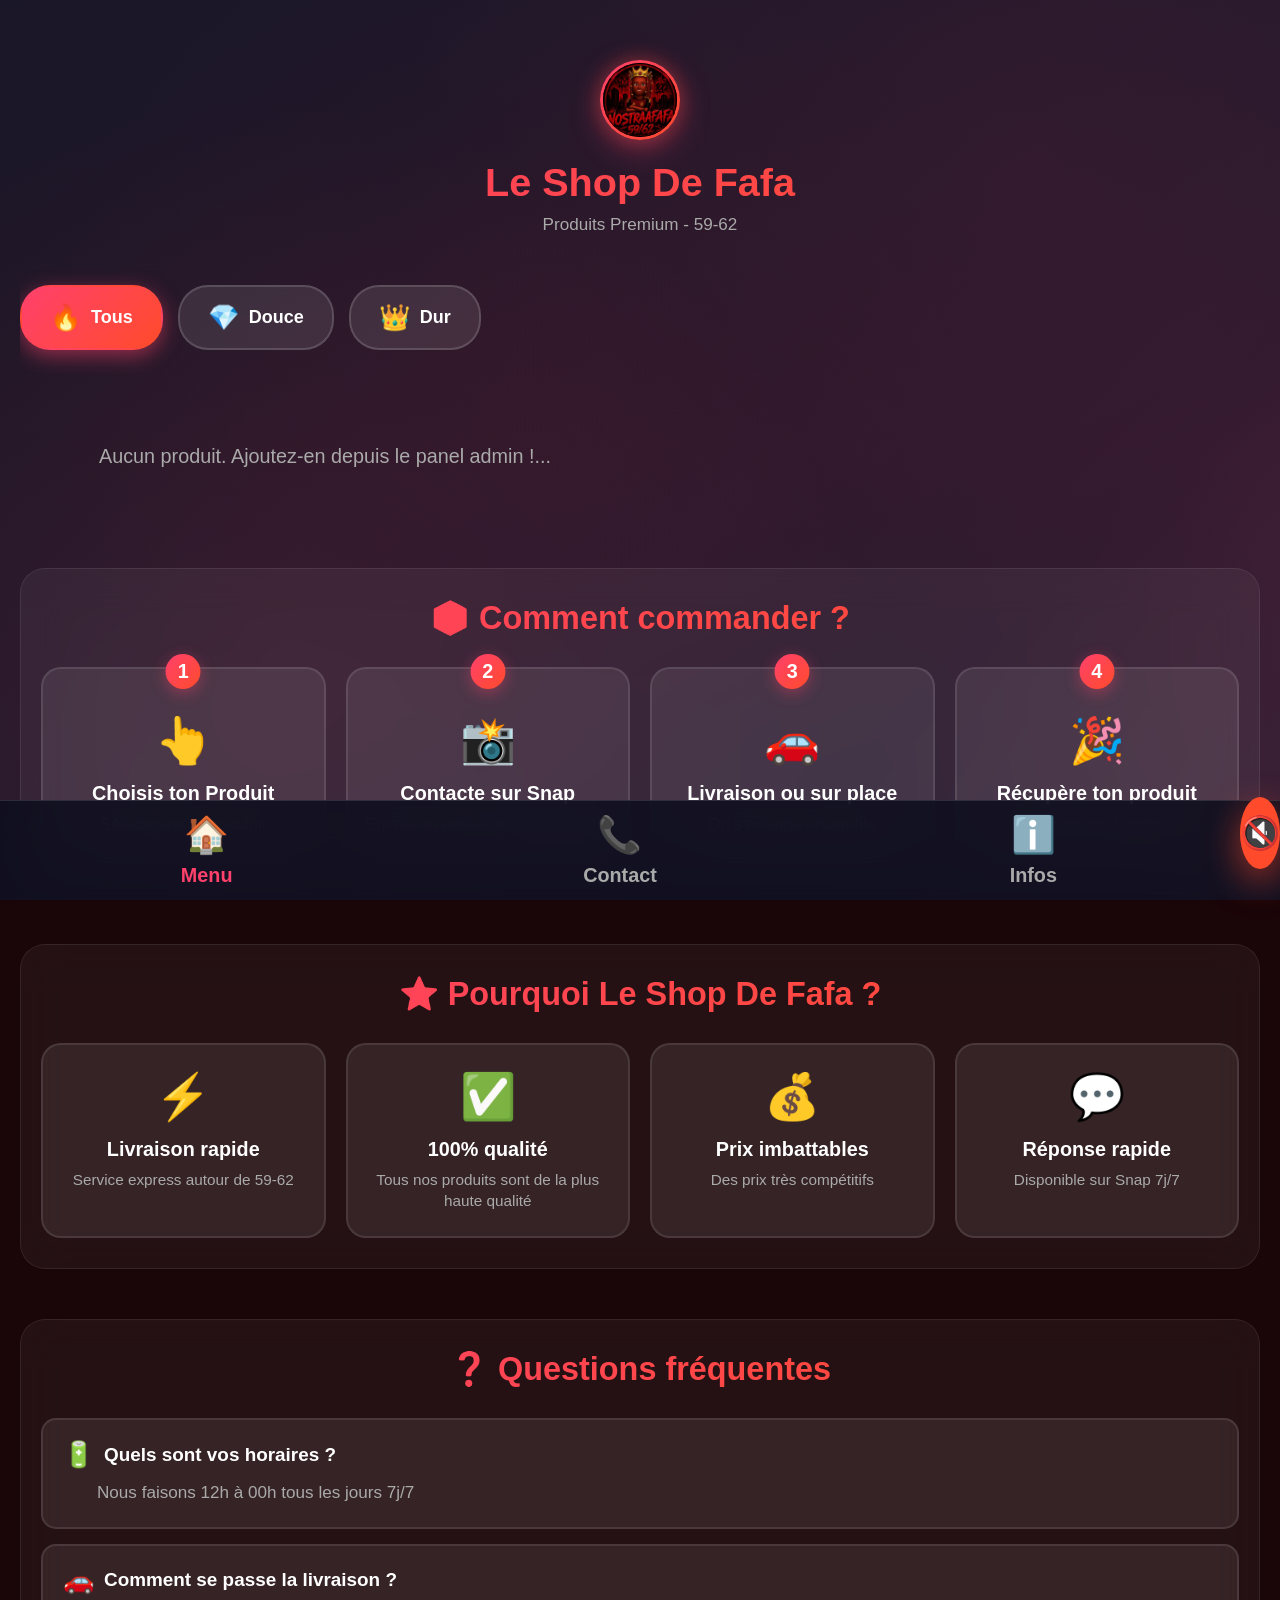
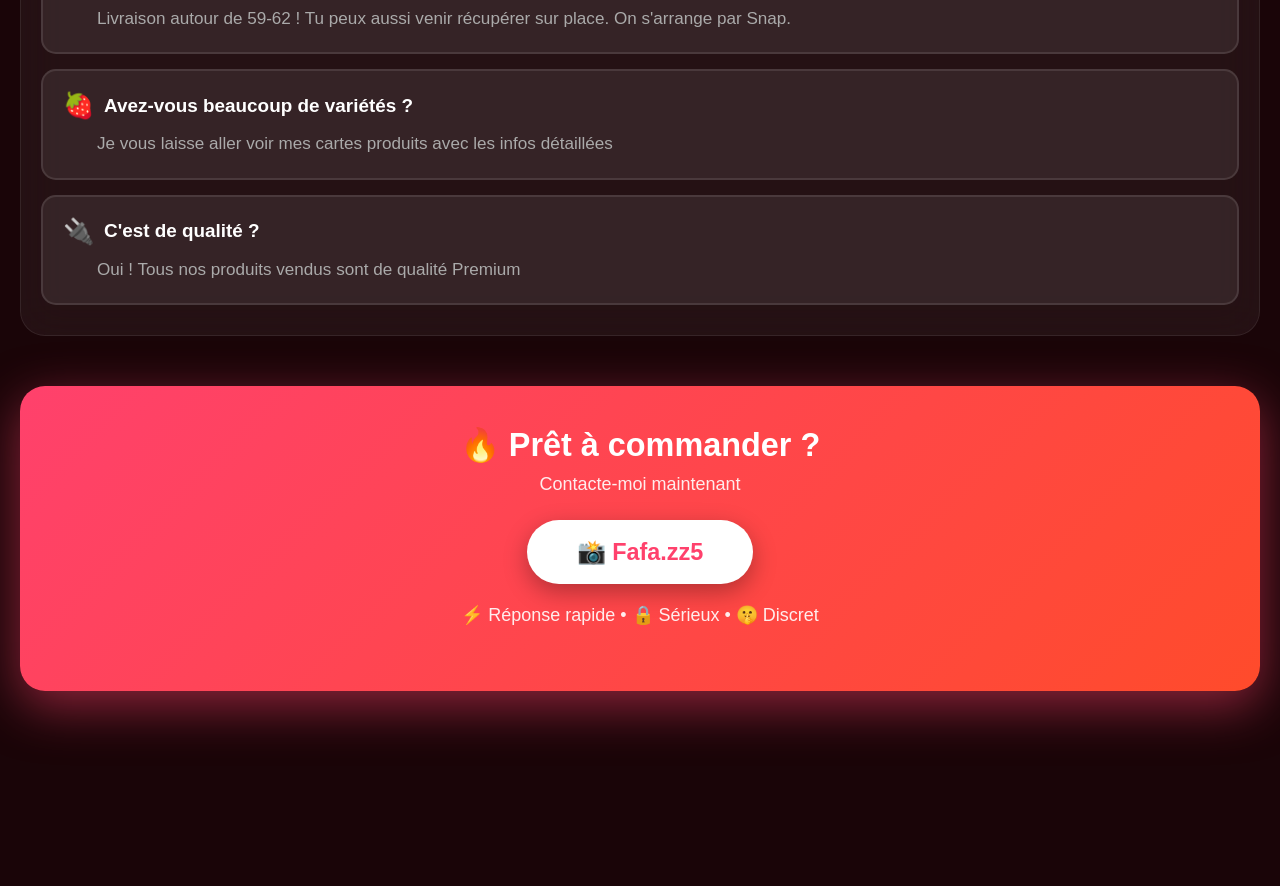
==== frontend/index.html @ 3ade0bbb "Theme rouge degrade" ====
<!DOCTYPE html>
<html lang="fr">
<head>
  <meta charset="UTF-8">
  <meta name="viewport" content="width=device-width, initial-scale=1.0, maximum-scale=1.0, user-scalable=no">
  <meta name="mobile-web-app-capable" content="yes">
  <meta name="apple-mobile-web-app-capable" content="yes">
  <meta name="apple-mobile-web-app-status-bar-style" content="black-translucent">
  <title>Le Cercle de la Nostra - Premium</title>

  <audio id="intro-audio" preload="auto" loop>
    <source src="intro.mp3" type="audio/mpeg">
  </audio>

  <link rel="stylesheet" href="style.css">
  <script src="https://telegram.org/js/telegram-web-app.js"></script>
</head>
<body>

  <div class="background"></div>

  <div class="container">

    <!-- 🏠 MENU PRINCIPAL -->
    <div id="tab-menu" class="tab-content active">
      <header>
        <div class="logo-container">
          <img src="logo.jpg" alt="Le Shop De Fafa" class="main-logo" id="admin-logo-trigger" onerror="this.style.display='none'">
        </div>
        <h1>Le Shop De Fafa</h1>
        <p class="subtitle">Produits Premium - 59-62</p>
      </header>

      <!-- Catégories -->
      <div class="categories">
        <button class="cat active" data-cat="all">
          <span class="cat-icon">🔥</span>
          <span>Tous</span>
        </button>
        <button class="cat" data-cat="douce">
          <span class="cat-icon">💎</span>
          <span>Douce</span>
        </button>
        <button class="cat" data-cat="dur">
          <span class="cat-icon">👑</span>
          <span>Dur</span>
        </button>
      </div>

      <!-- Grille produits -->
      <div class="products" id="products-container">
        <div class="loading">Chargement...</div>
      </div>

      <!-- SECTIONS SUPPLÉMENTAIRES -->

      <!-- 📦 COMMENT COMMANDER -->
      <section class="info-section">
        <h2 class="section-title">📦 Comment commander ?</h2>
        <div class="steps-grid">
          <div class="step-card">
            <div class="step-number">1</div>
            <div class="step-icon">👆</div>
            <h3>Choisis ton Produit</h3>
            <p>Sélectionne ton produit</p>
          </div>
          <div class="step-card">
            <div class="step-number">2</div>
            <div class="step-icon">📸</div>
            <h3>Contacte sur Snap</h3>
            <p>Envoie un message à <a href="https://snapchat.com/add/nostraafafa" target="_blank" style="color: #4285F4; text-decoration: underline;">Nostraafafa</a></p>
          </div>
          <div class="step-card">
            <div class="step-number">3</div>
            <div class="step-icon">🚗</div>
            <h3>Livraison ou sur place</h3>
            <p>On s'arrange ensemble</p>
          </div>
          <div class="step-card">
            <div class="step-number">4</div>
            <div class="step-icon">🎉</div>
            <h3>Récupère ton produit</h3>
            <p>Profite de tes Variétés !</p>
          </div>
        </div>
      </section>

      <!-- ⭐ POURQUOI LE SHOP DE Fafa -->
      <section class="info-section">
        <h2 class="section-title">⭐ Pourquoi Le Shop De Fafa ?</h2>
        <div class="features-grid">
          <div class="feature-card">
            <div class="feature-icon">⚡</div>
            <h3>Livraison rapide</h3>
            <p>Service express autour de 59-62</p>
          </div>
          <div class="feature-card">
            <div class="feature-icon">✅</div>
            <h3>100% qualité</h3>
            <p>Tous nos produits sont de la plus haute qualité</p>
          </div>
          <div class="feature-card">
            <div class="feature-icon">💰</div>
            <h3>Prix imbattables</h3>
            <p>Des prix très compétitifs</p>
          </div>
          <div class="feature-card">
            <div class="feature-icon">💬</div>
            <h3>Réponse rapide</h3>
            <p>Disponible sur Snap 7j/7</p>
          </div>
        </div>
      </section>

      <!-- ❓ FAQ -->
      <section class="info-section">
        <h2 class="section-title">❓ Questions fréquentes</h2>
        <div class="faq-container">
          <div class="faq-item">
            <div class="faq-question">
              <span class="faq-icon">🔋</span>
              <strong>Quels sont vos horaires ?</strong>
            </div>
            <div class="faq-answer">
              Nous faisons 12h à 00h tous les jours 7j/7
            </div>
          </div>

          <div class="faq-item">
            <div class="faq-question">
              <span class="faq-icon">🚗</span>
              <strong>Comment se passe la livraison ?</strong>
            </div>
            <div class="faq-answer">
              Livraison autour de 59-62 ! 
              Tu peux aussi venir récupérer sur place. On s'arrange par Snap.
            </div>
          </div>

          <div class="faq-item">
            <div class="faq-question">
              <span class="faq-icon">🍓</span>
              <strong>Avez-vous beaucoup de variétés ?</strong>
            </div>
            <div class="faq-answer">
              Je vous laisse aller voir mes cartes produits avec les infos détaillées 
            </div>
          </div>

          <div class="faq-item">
            <div class="faq-question">
              <span class="faq-icon">🔌</span>
              <strong>C'est de qualité ?</strong>
            </div>
            <div class="faq-answer">
              Oui ! Tous nos produits vendus sont de qualité Premium 
            </div>
          </div>
        </div>
      </section>

      <!-- 📸 CTA FINAL -->
      <section class="cta-section">
        <div class="cta-card">
          <h2>🔥 Prêt à commander ?</h2>
          <p>Contacte-moi maintenant</p>
          <a href="https://snapchat.com/add/Fafa.zz5" target="_blank" class="cta-button">
            📸 Fafa.zz5
          </a>
          <p class="cta-footer">⚡ Réponse rapide • 🔒 Sérieux • 🤫 Discret</p>
        </div>
      </section>

    </div>

    <!-- 🔧 ADMIN PANEL -->
    <div id="tab-admin" class="tab-content">
      <div class="page-card-improved">
        <!-- Header admin -->
        <div class="info-header">
          <h1>🔐 Panel Admin</h1>
          <p style="color: var(--tg-theme-hint-color); font-size: 0.9rem; margin-top: 5px;">Le Shop De Fafa Admin</p>
          <div class="header-decoration"></div>
        </div>

        <!-- Message d'accès restreint -->
        <div id="admin-access-denied" class="admin-section" style="text-align: center; padding: 60px 20px;">
          <div style="font-size: 4rem; margin-bottom: 20px;">🔒</div>
          <h2 style="color: var(--tg-theme-text-color); margin-bottom: 15px;">Accès Restreint</h2>
          <p style="color: var(--tg-theme-hint-color); margin-bottom: 10px;">Cette section est protégée par code</p>
          <p style="color: var(--tg-theme-hint-color); font-size: 0.9rem;">Veuillez entrer le code d'accès pour continuer</p>
          <button class="admin-btn" style="margin-top: 20px;" onclick="showAdminLogin()">🔐 S'authentifier</button>
        </div>

        <!-- Contenu admin (caché par défaut) -->
        <div id="admin-content" style="display: none;">
          <!-- Section Ajouter Produit -->
          <div class="admin-section">
            <h2>➕ Ajouter un nouveau produit</h2>
            <div class="add-product-form">
              <div class="form-group">
                <label>Nom du produit</label>
                <input type="text" id="new-product-name" placeholder="Ex: Produit Premium" class="admin-input">
              </div>
              <div class="form-group">
                <label>Catégorie</label>
                <select id="new-product-category" class="admin-input">
                  <option value="">Sélectionner une catégorie</option>
                  <option value="douce">💎 Douce</option>
                  <option value="dur">👑 Dur</option>
                  <option value="custom">🆕 Personnalisée</option>
                </select>
              </div>
              <div class="form-group">
                <label>Prix</label>
                <input type="text" id="new-product-price" placeholder="Ex: 1G: 20€, 2G: 35€, 3G: 50€..." class="admin-input">
              </div>
              <div class="form-group">
                <label>Quantité</label>
                <input type="text" id="new-product-puffs" placeholder="Ex: 1G, 2G, 3G..." class="admin-input">
              </div>
              <div class="form-group">
                <label>Photo/vidéo du produit</label>
                <input type="file" id="new-product-media" accept="image/*,video/*" class="admin-input">
                <div id="media-preview" style="margin-top: 10px;"></div>
                <small style="color: var(--tg-theme-hint-color); font-size: 0.8rem; margin-top: 5px; display: block;">
                  📸 Photos (JPG, PNG) ou 🎥 Vidéos (MP4, MOV) supportés
                  <br>Taille maximale: 50MB
                </small>
              </div>
              <div class="form-group">
                <label>Description</label>
                <textarea id="new-product-desc" placeholder="Description du produit..." class="admin-input" rows="3"></textarea>
              </div>
              <button class="admin-btn" onclick="addNewProduct()">➕ Créer le produit</button>
            </div>
          </div>

          <!-- Section Produits Existants -->
          <div class="admin-section">
            <h2>📦 Produits existants</h2>
            <div class="admin-controls">
              <button class="admin-btn" onclick="refreshProducts()">🔄 Actualiser</button>
            </div>
            
            <div class="products-list" id="admin-products-list">
              <!-- Les produits seront chargés ici -->
            </div>
          </div>

          <!-- Section statistiques -->
          <div class="admin-section">
            <h2>📊 Statistiques</h2>
            <div class="stats-grid">
              <div class="stat-card">
                <div class="stat-number" id="total-products">2</div>
                <div class="stat-label">Produits actifs</div>
              </div>
              <div class="stat-card">
                <div class="stat-number">10€</div>
                <div class="stat-label">Prix unique</div>
              </div>
              <div class="stat-card">
                <div class="stat-number">15+</div>
                <div class="stat-label">Saveurs disponibles</div>
              </div>
            </div>
          </div>

          <!-- Section messages -->
          <div class="admin-section">
            <h2>💬 Messages récents</h2>
            <div class="messages-container">
              <div class="message-item">
                <div class="message-user">Utilisateur anonyme</div>
                <div class="message-text">Bonjour, je veux commander un JNR 16K</div>
                <div class="message-time">Il y a 2h</div>
              </div>
              <div class="message-item">
                <div class="message-user">Client potentiel</div>
                <div class="message-text">Quels sont les goûts disponibles ?</div>
                <div class="message-time">Il y a 5h</div>
              </div>
            </div>
          </div>

          <!-- Section configuration -->
          <div class="admin-section">
            <h2>⚙️ Configuration</h2>
            <div class="config-form">
              <div class="form-group">
                <label>Nom du contact Snapchat</label>
                <input type="text" id="snap-username" value="Fafa.zz5" class="admin-input" readonly>
                <small style="color: var(--tg-theme-hint-color); font-size: 0.8rem; margin-top: 5px; display: block;">
                  <a href="https://snapchat.com/add/Fafa.zz5" target="_blank" style="color: #4285F4;">📸 Voir sur Snapchat</a>
                </small>
              </div>
              <div class="form-group">
                <label>Prix par défaut</label>
                <input type="number" id="default-price" value="10" class="admin-input">
              </div>
              <button class="admin-btn save-btn" onclick="saveConfig()">💾 Sauvegarder</button>
            </div>
          </div>
        </div>
      </div>
    </div>

    <!-- 📞 CONTACT -->
    <div id="tab-contact" class="tab-content">
      <div class="page-card-improved">
        <!-- Header contact -->
        <div class="info-header">
          <div class="logo-container-small">
            <img src="logo.jpg" alt="Le Shop De Fafa" class="info-logo" onerror="this.style.display='none'">
          </div>
          <h1>Contact</h1>
          <div class="header-decoration"></div>
        </div>

        <!-- Informations de contact direct -->
        <div class="direct-contact-section">
          <h2>📲 Contact direct</h2>
          <div class="contact-methods">
            <a href="https://snapchat.com/add/nostraafafa" target="_blank" class="contact-method-card">
              <div class="contact-icon">📸</div>
              <div class="contact-info">
                <h3>Snapchat</h3>
                <p>NostraaFafa</p>
                <span class="contact-badge">Rapide</span>
              </div>
              <div class="contact-arrow">→</div>
            </a>
            
            <div class="contact-method-card">
              <div class="contact-icon">📍</div>
              <div class="contact-info">
                <h3>Localisation</h3>
                <p>59-62</p>
                <span class="contact-badge">Sur place</span>
              </div>
              <div class="contact-arrow">→</div>
            </div>
          </div>
        </div>

        <!-- Horaires -->
        <div class="hours-section">
          <h2>🕐 Horaires de disponibilité</h2>
          <div class="hours-grid">
            <div class="hours-item">
              <span class="hours-day">Lundi - Vendredi</span>
              <span class="hours-time">12H - 00h</span>
            </div>
            <div class="hours-item">
              <span class="hours-day">Samedi</span>
              <span class="hours-time">14h - 02h</span>
            </div>
            <div class="hours-item">
              <span class="hours-day">Dimanche</span>
              <span class="hours-time">12h - 00h</span>
            </div>
          </div>
        </div>
      </div>
    </div>

    <!-- ℹ️ INFOS - VERSION AMÉLIORÉE -->
    <div id="tab-infos" class="tab-content">
      <div class="page-card-improved">

        <!-- Header avec logo -->
        <div class="info-header">
          <div class="logo-container-small">
            <img src="logo.jpg" alt="Le Cercle De Nostra" class="info-logo" onerror="this.style.display='none'">
          </div>
          <h1>Le Cercle De Nostra</h1>
          <div class="header-decoration"></div>
        </div>

        <!-- Carte produit principale -->
        <div class="product-highlight-card">
          <div class="highlight-badge">🔥 Produits Premium</div>
          <h2>Tout Type De Produits</h2>
          <p class="highlight-description">
            Je propose des <strong>Produits</strong> de qualité premium,
            avec de <strong>nombreuse Variétés</strong> ! 💨
          </p>
        </div>

        <!-- Grille d'informations -->
        <div class="info-cards-grid">
          <div class="info-mini-card">
            <div class="mini-card-icon">💶</div>
            <div class="mini-card-content">
              <h3>Prix</h3>
              <p>Voir Les Cartes Produits</p>
            </div>
          </div>

          <div class="info-mini-card">
            <div class="mini-card-icon">📍</div>
            <div class="mini-card-content">
              <h3>Localisation</h3>
              <p>59-62</p>
            </div>
          </div>

          <div class="info-mini-card">
            <div class="mini-card-icon">🚗</div>
            <div class="mini-card-content">
              <h3>Livraison</h3>
              <p>Possible autour de la zone</p>
            </div>
          </div>

          <div class="info-mini-card">
            <div class="mini-card-icon">🤝</div>
            <div class="mini-card-content">
              <h3>Sur place</h3>
              <p>Également disponible</p>
            </div>
          </div>
        </div>

        <!-- Section contact améliorée -->
        <div class="contact-section-improved">
          <div class="contact-intro">
            <h2>📲 Comment me contacter ?</h2>
            <p>Pour commander ou avoir des infos sur les Produits disponibles</p>
          </div>

          <!-- Bouton Snap principal -->
          <div class="snap-button-container">
            <a href="https://snapchat.com/add/NostraaFafa" target="_blank" class="snap-button-large">
              <div class="snap-icon">📸</div>
              <div class="snap-info">
                <span class="snap-label">Snapchat</span>
                <span class="snap-username">NostraaFafa</span>
              </div>
              <div class="snap-arrow">→</div>
            </a>
          </div>

          <!-- Badges de confiance -->
          <div class="trust-badges">
            <div class="trust-badge">
              <span class="badge-icon">⚡</span>
              <span class="badge-text">Réponse rapide</span>
            </div>
            <div class="trust-badge">
              <span class="badge-icon">🔒</span>
              <span class="badge-text">Sérieux</span>
            </div>
            <div class="trust-badge">
              <span class="badge-icon">🤫</span>
              <span class="badge-text">Discret</span>
            </div>
          </div>

          <!-- CTA final -->
          <div class="final-cta">
            <p class="cta-text">👉 N'hésite pas à ajouter et venir en DM !</p>
            <p class="cta-subtext">Je réponds rapidement à toutes les questions 💬</p>
          </div>
        </div>

      </div>
    </div>

  </div>

  <!-- MODAL PRODUIT -->
  <div id="product-modal" class="product-modal">
    <div class="product-modal-content">
      <button class="modal-close" onclick="closeProductModal()">✕</button>
      <div id="modal-product-details"></div>
    </div>
  </div>

  <!-- CARTE DE CONNEXION ADMIN -->
  <div id="admin-login-modal" class="admin-login-overlay" style="display: none;">
    <div class="admin-login-card">
      <div class="admin-login-header">
        <div class="logo-container-small">
          <img src="logo.jpg" alt="Le Shop De Fafa" class="info-logo" onerror="this.style.display='none'">
        </div>
        <h1>🔐 Accès Admin</h1>
        <p>Le Shop De Fafa Panel</p>
      </div>
      
      <div class="admin-login-form">
        <div class="form-group">
          <label for="admin-code-input">Code d'accès</label>
          <input type="password" id="admin-code-input" placeholder="Entrez votre code" class="admin-input">
        </div>
        
        <div class="admin-login-actions">
          <button class="admin-btn login-btn" onclick="submitAdminCode()">
            <span class="btn-icon">🔓</span>
            <span>Se connecter</span>
          </button>
          <button class="admin-btn cancel-btn" onclick="cancelAdminLogin()">
            <span class="btn-icon">❌</span>
            <span>Annuler</span>
          </button>
        </div>
        
        <div class="admin-login-footer">
          <p>🔒 Accès sécurisé • Code requis</p>
        </div>
      </div>
    </div>
  </div>

  <!-- NAVIGATION BOTTOM -->
  <nav class="bottom-nav">
    <button class="nav-item active" data-tab="menu">
      <span class="icon">🏠</span>
      <span class="label">Menu</span>
    </button>

    <button class="nav-item" data-tab="contact">
      <span class="icon">📞</span>
      <span class="label">Contact</span>
    </button>

    <button class="nav-item" data-tab="infos">
      <span class="icon">ℹ️</span>
      <span class="label">Infos</span>
    </button>

    <button class="nav-item action" id="sound-toggle">🔇</button>
  </nav>

  <script src="script.js"></script>
</body>
</html>
---- frontend/style.css ----
:root {
  --tg-theme-bg-color: #1a0508;
  --tg-theme-text-color: #ffffff;
  --tg-theme-hint-color: #aaaaaa;
  --primary-gradient: linear-gradient(135deg, #ff416c 0%, #ff4b2b 100%);
  --card-bg: rgba(255, 255, 255, 0.10);
  --card-hover: rgba(255, 255, 255, 0.15);
}

* {
  box-sizing: border-box;
  margin: 0;
  padding: 0;
  -webkit-tap-highlight-color: transparent;
}

html {
  font-size: 18px;
}

body {
  font-family: -apple-system, BlinkMacSystemFont, "Segoe UI", Roboto, sans-serif;
  background: var(--tg-theme-bg-color);
  color: var(--tg-theme-text-color);
  overflow-x: hidden;
  min-height: 100vh;
  padding-bottom: 120px;
  position: relative;
}

/* SPLASH SCREEN */
.splash-screen {
  position: fixed;
  inset: 0;
  z-index: 9999;
  background: linear-gradient(135deg, #1a0508 0%, #2d0a10 100%);
  display: flex;
  align-items: center;
  justify-content: center;
  opacity: 1;
  visibility: visible;
  transition: opacity 1s ease-out, visibility 1s ease-out;
}

.splash-screen.fade-out {
  opacity: 0 !important;
  visibility: hidden !important;
}

.splash-content {
  text-align: center;
  animation: splashFadeIn 0.8s ease-out;
}

@keyframes splashFadeIn {
  from { opacity: 0; transform: scale(0.9) translateY(30px); }
  to { opacity: 1; transform: scale(1) translateY(0); }
}

.splash-image {
  width: 90%;
  max-width: 400px;
  height: auto;
  border-radius: 30px;
  box-shadow: 0 20px 60px rgba(255, 65, 108, 0.4), 0 0 40px rgba(255, 75, 43, 0.3);
  animation: splashGlow 2s ease-in-out infinite alternate;
  margin-bottom: 40px;
}

@keyframes splashGlow {
  from { box-shadow: 0 20px 60px rgba(255, 65, 108, 0.4), 0 0 40px rgba(255, 75, 43, 0.3); }
  to { box-shadow: 0 25px 70px rgba(255, 65, 108, 0.6), 0 0 60px rgba(255, 75, 43, 0.5); }
}

.splash-loader {
  width: 250px;
  height: 6px;
  background: rgba(255, 255, 255, 0.1);
  border-radius: 10px;
  overflow: hidden;
  margin: 0 auto 20px auto;
}

.loader-bar {
  height: 100%;
  background: var(--primary-gradient);
  border-radius: 10px;
  animation: loadingBar 2.5s ease-in-out;
  box-shadow: 0 0 20px rgba(255, 65, 108, 0.6);
}

@keyframes loadingBar {
  from { width: 0%; }
  to { width: 100%; }
}

.splash-text {
  color: var(--tg-theme-hint-color);
  font-size: 1.1rem;
  font-weight: 600;
  animation: textPulse 1.5s ease-in-out infinite;
}

@keyframes textPulse {
  0%, 100% { opacity: 0.5; }
  50% { opacity: 1; }
}

.background {
  position: fixed;
  inset: 0;
  background: linear-gradient(135deg, 
    #1a0508 0%, 
    #2d0a10 25%, 
    #4a1020 50%, 
    #6d1a30 75%, 
    #e94560 100%);
  z-index: -2;
  animation: backgroundFloat 15s ease-in-out infinite;
}

@keyframes backgroundFloat {
  0%, 100% { transform: scale(1) rotate(0deg); }
  50% { transform: scale(1.05) rotate(1deg); }
}

.background::after {
  content: "";
  position: absolute;
  inset: 0;
  background: 
    radial-gradient(circle at 20% 80%, rgba(233, 69, 96, 0.1) 0%, transparent 50%),
    radial-gradient(circle at 80% 20%, rgba(180, 40, 60, 0.1) 0%, transparent 50%),
    radial-gradient(circle at 40% 40%, rgba(120, 20, 40, 0.1) 0%, transparent 50%),
    linear-gradient(180deg, rgba(26, 26, 46, 0.85) 0%, rgba(26, 26, 46, 0.75) 50%, rgba(26, 26, 46, 0.85) 100%);
  animation: gradientPulse 20s ease-in-out infinite;
}

@keyframes gradientPulse {
  0%, 100% { opacity: 0.7; }
  50% { opacity: 1; }
}

.container {
  max-width: 100%;
  margin: 0 auto;
  padding: 25px 20px;
  position: relative;
  z-index: 1;
}

header {
  text-align: center;
  margin-bottom: 35px;
  padding-top: 15px;
}

.logo-container {
  margin-bottom: 20px;
  display: flex;
  justify-content: center;
  align-items: center;
}

.main-logo {
  width: 80px;
  height: 80px;
  border-radius: 50%;
  object-fit: cover;
  border: 3px solid transparent;
  background: linear-gradient(#1a0508, #1a0508) padding-box, var(--primary-gradient) border-box;
  box-shadow: 0 8px 30px rgba(255, 65, 108, 0.4), 0 0 20px rgba(255, 75, 43, 0.3);
  animation: logoGlow 3s ease-in-out infinite;
}

@keyframes logoGlow {
  0%, 100% { box-shadow: 0 8px 30px rgba(255, 65, 108, 0.4), 0 0 20px rgba(255, 75, 43, 0.3); }
  50% { box-shadow: 0 10px 40px rgba(255, 65, 108, 0.6), 0 0 30px rgba(255, 75, 43, 0.5); }
}

.logo-container-small {
  display: flex;
  justify-content: center;
  margin-bottom: 30px;
}

.info-logo {
  width: 70px;
  height: 70px;
  border-radius: 50%;
  object-fit: cover;
  border: 2px solid transparent;
  background: linear-gradient(rgba(15, 15, 30, 0.55), rgba(15, 15, 30, 0.55)) padding-box, var(--primary-gradient) border-box;
  box-shadow: 0 6px 25px rgba(255, 65, 108, 0.5);
}

h1 {
  font-size: 2.2rem;
  font-weight: 700;
  margin-bottom: 10px;
  background: var(--primary-gradient);
  -webkit-background-clip: text;
  -webkit-text-fill-color: transparent;
  background-clip: text;
}

.subtitle {
  color: var(--tg-theme-hint-color);
  font-size: 0.95rem;
}

.categories {
  display: flex;
  gap: 15px;
  overflow-x: auto;
  padding: 15px 0 25px 0;
  scrollbar-width: none;
}

.categories::-webkit-scrollbar {
  display: none;
}

.cat {
  display: flex;
  align-items: center;
  gap: 10px;
  padding: 16px 28px;
  border-radius: 30px;
  border: 2px solid rgba(255, 255, 255, 0.15);
  background: var(--card-bg);
  backdrop-filter: blur(20px);
  color: var(--tg-theme-text-color);
  font-size: 1rem;
  font-weight: 600;
  cursor: pointer;
  transition: all 0.3s ease;
  white-space: nowrap;
  flex-shrink: 0;
  min-height: 56px;
}

.cat-icon {
  font-size: 1.4rem;
}

.cat:active {
  transform: scale(0.95);
}

.cat.active {
  background: var(--primary-gradient);
  border-color: transparent;
  box-shadow: 0 6px 20px rgba(255, 65, 108, 0.5);
}

.products {
  display: grid;
  grid-template-columns: repeat(auto-fill, minmax(160px, 1fr));
  gap: 20px;
  margin-top: 20px;
}

@media (min-width: 375px) {
  .products {
    grid-template-columns: repeat(2, 1fr);
  }
}

.card {
  background: var(--card-bg);
  backdrop-filter: blur(20px);
  border-radius: 25px;
  padding: 20px;
  cursor: pointer;
  transition: all 0.3s ease;
  border: 2px solid rgba(255, 255, 255, 0.1);
  position: relative;
  overflow: hidden;
  min-height: 280px;
}

.card::before {
  content: "";
  position: absolute;
  top: 0;
  left: 0;
  right: 0;
  height: 4px;
  background: var(--primary-gradient);
  opacity: 0;
  transition: opacity 0.3s ease;
}

.card:active::before {
  opacity: 1;
}

.card:active {
  transform: scale(0.97);
  background: var(--card-hover);
  box-shadow: 0 10px 30px rgba(0, 0, 0, 0.4);
  border-color: rgba(255, 255, 255, 0.2);
}

.card img {
  width: 100%;
  height: 200px;
  object-fit: cover;
  border-radius: 20px;
  margin-bottom: 15px;
}

.card h2 {
  font-size: 1.3rem;
  font-weight: 700;
  margin-bottom: 12px;
  color: var(--tg-theme-text-color);
}

.card-info {
  display: flex;
  justify-content: space-between;
  align-items: center;
  margin-top: 12px;
}

.card-price {
  font-size: 1.5rem;
  font-weight: 700;
  background: var(--primary-gradient);
  -webkit-background-clip: text;
  -webkit-text-fill-color: transparent;
  background-clip: text;
}

.card-puffs {
  font-size: 0.75rem;
  color: var(--tg-theme-hint-color);
  background: rgba(255, 255, 255, 0.08);
  padding: 6px 12px;
  border-radius: 15px;
  white-space: nowrap;
}

.loading {
  text-align: center;
  padding: 50px 20px;
  color: var(--tg-theme-hint-color);
  font-size: 1.1rem;
}

.loading::after {
  content: "...";
  animation: dots 1.5s infinite;
}

@keyframes dots {
  0%, 20% { content: "."; }
  40% { content: ".."; }
  60%, 100% { content: "..."; }
}

@keyframes fadeIn {
  from { opacity: 0; transform: translateY(20px); }
  to { opacity: 1; transform: translateY(0); }
}

.card {
  animation: fadeIn 0.6s ease forwards;
}

.card:nth-child(1) { animation-delay: 0.1s; }
.card:nth-child(2) { animation-delay: 0.2s; }
.card:nth-child(3) { animation-delay: 0.3s; }
.card:nth-child(4) { animation-delay: 0.4s; }

/* SECTIONS SUPPLÉMENTAIRES */
.info-section {
  margin: 50px 0;
  padding: 30px 20px;
  background: rgba(255, 255, 255, 0.05);
  backdrop-filter: blur(20px);
  border-radius: 25px;
  border: 1px solid rgba(255, 255, 255, 0.08);
}

.section-title {
  font-size: 1.8rem;
  font-weight: 700;
  text-align: center;
  margin-bottom: 30px;
  background: var(--primary-gradient);
  -webkit-background-clip: text;
  -webkit-text-fill-color: transparent;
  background-clip: text;
}

.steps-grid {
  display: grid;
  grid-template-columns: repeat(auto-fit, minmax(140px, 1fr));
  gap: 20px;
  margin-top: 25px;
}

.step-card {
  background: rgba(255, 255, 255, 0.08);
  border-radius: 20px;
  padding: 25px 15px;
  text-align: center;
  position: relative;
  border: 2px solid rgba(255, 255, 255, 0.1);
  transition: all 0.3s ease;
}

.step-card:hover {
  transform: translateY(-5px);
  background: rgba(255, 255, 255, 0.12);
  border-color: rgba(255, 65, 108, 0.5);
  box-shadow: 0 10px 30px rgba(255, 65, 108, 0.3);
}

.step-number {
  position: absolute;
  top: -15px;
  left: 50%;
  transform: translateX(-50%);
  width: 35px;
  height: 35px;
  border-radius: 50%;
  background: var(--primary-gradient);
  color: white;
  display: flex;
  align-items: center;
  justify-content: center;
  font-weight: 700;
  font-size: 1.1rem;
  box-shadow: 0 4px 15px rgba(255, 65, 108, 0.4);
}

.step-icon {
  font-size: 2.5rem;
  margin: 20px 0 15px 0;
}

.step-card h3 {
  font-size: 1.1rem;
  font-weight: 600;
  margin-bottom: 8px;
  color: var(--tg-theme-text-color);
}

.step-card p {
  font-size: 0.9rem;
  color: var(--tg-theme-hint-color);
  line-height: 1.4;
}

.features-grid {
  display: grid;
  grid-template-columns: repeat(auto-fit, minmax(150px, 1fr));
  gap: 20px;
  margin-top: 25px;
}

.feature-card {
  background: rgba(255, 255, 255, 0.08);
  border-radius: 20px;
  padding: 25px 20px;
  text-align: center;
  border: 2px solid rgba(255, 255, 255, 0.1);
  transition: all 0.3s ease;
}

.feature-card:hover {
  transform: translateY(-5px);
  background: rgba(255, 255, 255, 0.12);
  border-color: rgba(255, 65, 108, 0.5);
  box-shadow: 0 10px 30px rgba(255, 65, 108, 0.3);
}

.feature-icon {
  font-size: 2.5rem;
  margin-bottom: 15px;
}

.feature-card h3 {
  font-size: 1.1rem;
  font-weight: 600;
  margin-bottom: 8px;
  color: var(--tg-theme-text-color);
}

.feature-card p {
  font-size: 0.85rem;
  color: var(--tg-theme-hint-color);
  line-height: 1.4;
}

.faq-container {
  display: flex;
  flex-direction: column;
  gap: 15px;
  margin-top: 25px;
}

.faq-item {
  background: rgba(255, 255, 255, 0.08);
  border-radius: 15px;
  padding: 20px;
  border: 2px solid rgba(255, 255, 255, 0.1);
  transition: all 0.3s ease;
}

.faq-item:hover {
  background: rgba(255, 255, 255, 0.12);
  border-color: rgba(255, 65, 108, 0.5);
}

.faq-question {
  display: flex;
  align-items: center;
  gap: 10px;
  margin-bottom: 10px;
  font-size: 1.05rem;
  color: var(--tg-theme-text-color);
}

.faq-icon {
  font-size: 1.4rem;
  flex-shrink: 0;
}

.faq-answer {
  font-size: 0.95rem;
  color: var(--tg-theme-hint-color);
  line-height: 1.6;
  padding-left: 34px;
}

.cta-section {
  margin: 50px 0 30px 0;
}

.cta-card {
  background: var(--primary-gradient);
  border-radius: 25px;
  padding: 40px 30px;
  text-align: center;
  box-shadow: 0 15px 50px rgba(255, 65, 108, 0.5);
  animation: ctaPulse 3s ease-in-out infinite;
}

@keyframes ctaPulse {
  0%, 100% { box-shadow: 0 15px 50px rgba(255, 65, 108, 0.5); }
  50% { box-shadow: 0 20px 60px rgba(255, 65, 108, 0.7); }
}

.cta-card h2 {
  font-size: 1.8rem;
  font-weight: 700;
  color: white;
  margin-bottom: 10px;
}

.cta-card p {
  color: rgba(255, 255, 255, 0.9);
  font-size: 1rem;
  margin-bottom: 25px;
}

.cta-button {
  display: inline-block;
  background: white;
  color: #ff416c;
  padding: 18px 50px;
  border-radius: 50px;
  font-size: 1.3rem;
  font-weight: 700;
  text-decoration: none;
  box-shadow: 0 8px 25px rgba(0, 0, 0, 0.3);
  transition: all 0.3s ease;
}

.cta-button:hover,
.cta-button:active {
  transform: scale(1.05);
  box-shadow: 0 12px 35px rgba(0, 0, 0, 0.4);
}

.cta-footer {
  margin-top: 20px;
  font-size: 0.9rem;
  color: rgba(255, 255, 255, 0.85);
}

@media (max-width: 480px) {
  .steps-grid {
    grid-template-columns: repeat(2, 1fr);
  }

  .features-grid {
    grid-template-columns: 1fr;
  }

  .section-title {
    font-size: 1.5rem;
  }
}

.bottom-nav {
  position: fixed;
  bottom: 0;
  left: 0;
  right: 0;
  height: 100px;
  padding-bottom: env(safe-area-inset-bottom);
  background: rgba(15, 15, 30, 0.9);
  backdrop-filter: blur(25px);
  display: flex;
  justify-content: space-around;
  align-items: center;
  border-top: 1px solid rgba(255,255,255,0.12);
  z-index: 999;
}

.nav-item {
  flex: 1;
  background: none;
  border: none;
  color: var(--tg-theme-hint-color);
  display: flex;
  flex-direction: column;
  align-items: center;
  justify-content: center;
  gap: 8px;
  font-size: 1.1rem;
  font-weight: 600;
  cursor: pointer;
  height: 100%;
  transition: all 0.3s ease;
}

.nav-item .icon {
  font-size: 2rem;
}

.nav-item.active {
  color: #ff416c;
}

.nav-item.action {
  flex: 0;
  width: 72px;
  height: 72px;
  border-radius: 50%;
  background: #ff4b2b;
  color: white;
  font-size: 1.8rem;
  display: flex;
  align-items: center;
  justify-content: center;
  box-shadow: 0 12px 35px rgba(255, 75, 43,0.6);
  transform: translateY(-18px);
}

.tab-content {
  display: none;
  animation: fadeIn 0.3s ease;
}

.tab-content.active {
  display: block;
}

.product-modal {
  display: none;
  position: fixed;
  inset: 0;
  z-index: 10000;
  background: rgba(0, 0, 0, 0.85);
  backdrop-filter: blur(10px);
  animation: fadeIn 0.3s ease;
}

.product-modal.active {
  display: flex;
  align-items: center;
  justify-content: center;
  padding: 20px;
}

.product-modal-content {
  position: relative;
  background: rgba(15, 15, 30, 0.95);
  border-radius: 30px;
  padding: 30px;
  max-width: 500px;
  width: 100%;
  max-height: 90vh;
  overflow-y: auto;
  border: 2px solid rgba(255, 255, 255, 0.1);
  box-shadow: 0 20px 60px rgba(0, 0, 0, 0.8);
}

.modal-close {
  position: absolute;
  top: 15px;
  right: 15px;
  width: 40px;
  height: 40px;
  border-radius: 50%;
  background: rgba(255, 255, 255, 0.1);
  border: none;
  color: white;
  font-size: 1.5rem;
  cursor: pointer;
  display: flex;
  align-items: center;
  justify-content: center;
  z-index: 1;
  transition: all 0.3s ease;
}

.modal-close:hover,
.modal-close:active {
  background: rgba(255, 0, 0, 0.3);
  transform: scale(1.1);
}

#modal-product-details h2 {
  font-size: 2rem;
  margin-bottom: 20px;
  background: var(--primary-gradient);
  -webkit-background-clip: text;
  -webkit-text-fill-color: transparent;
}

#modal-product-details img {
  width: 100%;
  border-radius: 20px;
  margin-bottom: 20px;
}

.product-info-item {
  padding: 15px 0;
  border-bottom: 1px solid rgba(255, 255, 255, 0.1);
  font-size: 1.1rem;
  line-height: 1.6;
}

.product-info-item:last-of-type {
  border-bottom: none;
}

.product-price-big {
  font-size: 2.5rem;
  font-weight: 700;
  background: var(--primary-gradient);
  -webkit-background-clip: text;
  -webkit-text-fill-color: transparent;
  margin: 20px 0;
  text-align: center;
}

@supports (padding: max(0px)) {
  body {
    padding-top: max(20px, env(safe-area-inset-top));
    padding-bottom: max(140px, env(safe-area-inset-bottom));
  }
}

input, select, textarea {
  font-size: 16px !important;
}
/* ═══════════════════════════════════════════════════════════
   PAGE INFOS - VERSION ULTRA AMÉLIORÉE
   ═══════════════════════════════════════════════════════════ */

.page-card-improved {
  min-height: calc(100vh - 120px);
  padding: 0;
  background: transparent;
  border: none;
  box-shadow: none;
  animation: fadeIn 0.3s ease;
}

/* HEADER INFOS */
.info-header {
  text-align: center;
  padding: 30px 20px;
  background: linear-gradient(135deg, rgba(255, 65, 108, 0.15) 0%, rgba(255, 75, 43, 0.15) 100%);
  border-radius: 30px;
  margin-bottom: 25px;
  position: relative;
  overflow: hidden;
}

.info-header::before {
  content: "";
  position: absolute;
  top: 0;
  left: 0;
  right: 0;
  height: 3px;
  background: var(--primary-gradient);
}

.header-decoration {
  width: 60px;
  height: 4px;
  background: var(--primary-gradient);
  margin: 20px auto 0 auto;
  border-radius: 10px;
}

.info-header h1 {
  font-size: 2.2rem;
  margin: 15px 0;
  background: var(--primary-gradient);
  -webkit-background-clip: text;
  -webkit-text-fill-color: transparent;
}

/* PRODUCT HIGHLIGHT CARD */
.product-highlight-card {
  background: rgba(255, 255, 255, 0.08);
  backdrop-filter: blur(20px);
  border-radius: 25px;
  padding: 30px;
  margin-bottom: 25px;
  border: 2px solid rgba(255, 255, 255, 0.1);
  position: relative;
  overflow: hidden;
}

.product-highlight-card::before {
  content: "";
  position: absolute;
  top: -50%;
  right: -50%;
  width: 200%;
  height: 200%;
  background: radial-gradient(circle, rgba(255, 65, 108, 0.1) 0%, transparent 70%);
  animation: rotateGlow 10s linear infinite;
}

@keyframes rotateGlow {
  from { transform: rotate(0deg); }
  to { transform: rotate(360deg); }
}

.highlight-badge {
  display: inline-block;
  background: var(--primary-gradient);
  color: white;
  padding: 8px 20px;
  border-radius: 50px;
  font-size: 0.9rem;
  font-weight: 700;
  margin-bottom: 20px;
  box-shadow: 0 4px 15px rgba(255, 65, 108, 0.4);
}

.product-highlight-card h2 {
  font-size: 2rem;
  font-weight: 700;
  margin-bottom: 15px;
  color: var(--tg-theme-text-color);
  position: relative;
  z-index: 1;
}

.highlight-description {
  font-size: 1.1rem;
  line-height: 1.7;
  color: var(--tg-theme-text-color);
  position: relative;
  z-index: 1;
}

/* INFO CARDS GRID */
.info-cards-grid {
  display: grid;
  grid-template-columns: repeat(2, 1fr);
  gap: 15px;
  margin-bottom: 25px;
}

.info-mini-card {
  background: rgba(255, 255, 255, 0.08);
  backdrop-filter: blur(20px);
  border-radius: 20px;
  padding: 20px;
  border: 2px solid rgba(255, 255, 255, 0.1);
  display: flex;
  align-items: center;
  gap: 15px;
  transition: all 0.3s ease;
}

.info-mini-card:hover {
  transform: translateY(-3px);
  background: rgba(255, 255, 255, 0.12);
  border-color: rgba(255, 65, 108, 0.5);
  box-shadow: 0 8px 25px rgba(255, 65, 108, 0.3);
}

.mini-card-icon {
  font-size: 2.5rem;
  flex-shrink: 0;
}

.mini-card-content h3 {
  font-size: 0.85rem;
  color: var(--tg-theme-hint-color);
  margin-bottom: 5px;
  font-weight: 600;
  text-transform: uppercase;
  letter-spacing: 0.5px;
}

.mini-card-content p {
  font-size: 1.1rem;
  font-weight: 700;
  color: var(--tg-theme-text-color);
}

/* CONTACT SECTION IMPROVED */
.contact-section-improved {
  background: rgba(255, 255, 255, 0.05);
  backdrop-filter: blur(20px);
  border-radius: 25px;
  padding: 35px 25px;
  border: 2px solid rgba(255, 255, 255, 0.1);
}

.contact-intro {
  text-align: center;
  margin-bottom: 30px;
}

.contact-intro h2 {
  font-size: 1.8rem;
  font-weight: 700;
  margin-bottom: 10px;
  background: var(--primary-gradient);
  -webkit-background-clip: text;
  -webkit-text-fill-color: transparent;
}

.contact-intro p {
  font-size: 1rem;
  color: var(--tg-theme-hint-color);
  line-height: 1.6;
}

/* SNAP BUTTON LARGE */
.snap-button-container {
  margin: 30px 0;
}

.snap-button-large {
  display: flex;
  align-items: center;
  justify-content: space-between;
  background: var(--primary-gradient);
  border-radius: 20px;
  padding: 25px;
  text-decoration: none;
  box-shadow: 0 10px 40px rgba(255, 65, 108, 0.5);
  transition: all 0.3s ease;
  position: relative;
  overflow: hidden;
}

.snap-button-large::before {
  content: "";
  position: absolute;
  inset: 0;
  background: linear-gradient(135deg, rgba(255, 255, 255, 0.2) 0%, transparent 100%);
  opacity: 0;
  transition: opacity 0.3s ease;
}

.snap-button-large:hover::before,
.snap-button-large:active::before {
  opacity: 1;
}

.snap-button-large:active {
  transform: scale(0.98);
  box-shadow: 0 8px 30px rgba(255, 65, 108, 0.6);
}

.snap-icon {
  font-size: 3rem;
  background: rgba(255, 255, 255, 0.2);
  width: 70px;
  height: 70px;
  border-radius: 50%;
  display: flex;
  align-items: center;
  justify-content: center;
  flex-shrink: 0;
}

.snap-info {
  flex: 1;
  padding: 0 20px;
  text-align: left;
}

.snap-label {
  display: block;
  font-size: 0.9rem;
  color: rgba(255, 255, 255, 0.9);
  margin-bottom: 5px;
  font-weight: 600;
}

.snap-username {
  display: block;
  font-size: 1.6rem;
  color: white;
  font-weight: 700;
}

.snap-arrow {
  font-size: 2rem;
  color: white;
  font-weight: 700;
  flex-shrink: 0;
}

/* TRUST BADGES */
.trust-badges {
  display: flex;
  justify-content: center;
  gap: 15px;
  flex-wrap: wrap;
  margin: 30px 0;
}

.trust-badge {
  background: rgba(255, 255, 255, 0.08);
  backdrop-filter: blur(10px);
  border-radius: 50px;
  padding: 12px 20px;
  display: flex;
  align-items: center;
  gap: 8px;
  border: 1px solid rgba(255, 255, 255, 0.1);
  transition: all 0.3s ease;
}

.trust-badge:hover {
  background: rgba(255, 255, 255, 0.12);
  border-color: rgba(255, 65, 108, 0.5);
  transform: translateY(-2px);
}

.badge-icon {
  font-size: 1.2rem;
}

.badge-text {
  font-size: 0.95rem;
  font-weight: 600;
  color: var(--tg-theme-text-color);
}

/* FINAL CTA */
.final-cta {
  text-align: center;
  margin-top: 30px;
  padding-top: 30px;
  border-top: 2px solid rgba(255, 255, 255, 0.1);
}

.cta-text {
  font-size: 1.2rem;
  font-weight: 700;
  color: var(--tg-theme-text-color);
  margin-bottom: 10px;
}

.cta-subtext {
  font-size: 1rem;
  color: var(--tg-theme-hint-color);
  line-height: 1.6;
}

/* RESPONSIVE */
@media (max-width: 480px) {
  .info-cards-grid {
    grid-template-columns: 1fr;
  }

  .info-mini-card {
    padding: 18px;
  }

  .snap-button-large {
    padding: 20px;
  }

  .snap-icon {
    width: 60px;
    height: 60px;
    font-size: 2.5rem;
  }

  .snap-username {
    font-size: 1.3rem;
  }

  .trust-badges {
    gap: 10px;
  }

  .trust-badge {
    padding: 10px 16px;
    font-size: 0.85rem;
  }
}

/* Animation d'entrée */
@keyframes slideUp {
  from {
    opacity: 0;
    transform: translateY(30px);
  }
  to {
    opacity: 1;
    transform: translateY(0);
  }
}

.info-header {
  animation: slideUp 0.5s ease 0.1s backwards;
}

.product-highlight-card {
  animation: slideUp 0.5s ease 0.2s backwards;
}

.info-cards-grid {
  animation: slideUp 0.5s ease 0.3s backwards;
}

.contact-section-improved {
  animation: slideUp 0.5s ease 0.4s backwards;
}

/* ==========================================
   🎥 OPTIMISATION VIDÉO
   ========================================== */
video {
  max-width: 100%;
  height: auto;
  object-fit: cover;
  will-change: transform;
  transform: translateZ(0);
  backface-visibility: hidden;
}

video[data-lazy="true"] {
  opacity: 0.7;
  transition: opacity 0.3s ease;
}

video[data-lazy="true"]:loaded {
  opacity: 1;
}

/* Réduire l'impact des animations sur les performances */
.card {
  transform: translateZ(0);
  backface-visibility: hidden;
  will-change: transform;
}

/* Optimiser les images */
img {
  will-change: transform;
  transform: translateZ(0);
  backface-visibility: hidden;
}

/* ==========================================
   🔐 ADMIN STYLES
   ========================================== */
.admin-section {
  background: var(--card-bg);
  border-radius: 16px;
  padding: 20px;
  margin-bottom: 20px;
  backdrop-filter: blur(10px);
  border: 1px solid rgba(255, 255, 255, 0.1);
}

.admin-controls {
  display: flex;
  gap: 10px;
  margin-bottom: 20px;
  flex-wrap: wrap;
}

.admin-btn {
  background: var(--primary-gradient);
  color: white;
  border: none;
  padding: 12px 20px;
  border-radius: 12px;
  font-weight: 600;
  cursor: pointer;
  transition: all 0.3s ease;
  font-size: 0.9rem;
}

.admin-btn:hover {
  transform: translateY(-2px);
  box-shadow: 0 8px 25px rgba(255, 65, 108, 0.4);
}

.admin-btn-small {
  background: rgba(255, 255, 255, 0.1);
  color: white;
  border: none;
  padding: 8px 12px;
  border-radius: 8px;
  cursor: pointer;
  font-size: 0.8rem;
  margin: 0 2px;
  transition: all 0.3s ease;
}

.admin-btn-small.delete {
  background: rgba(255, 59, 48, 0.2);
}

.admin-btn-small:hover {
  background: rgba(255, 255, 255, 0.2);
}

.admin-product-card {
  display: flex;
  align-items: center;
  gap: 15px;
  background: rgba(255, 255, 255, 0.05);
  padding: 15px;
  border-radius: 12px;
  margin-bottom: 10px;
  border: 1px solid rgba(255, 255, 255, 0.1);
}

.admin-product-info h3 {
  margin: 0;
  font-size: 1rem;
  color: var(--tg-theme-text-color);
}

.admin-product-info p {
  margin: 5px 0 0;
  font-size: 0.9rem;
  color: var(--tg-theme-hint-color);
}

.stats-grid {
  display: grid;
  grid-template-columns: repeat(auto-fit, minmax(120px, 1fr));
  gap: 15px;
}

.stat-card {
  background: rgba(255, 255, 255, 0.05);
  padding: 20px;
  border-radius: 12px;
  text-align: center;
  border: 1px solid rgba(255, 255, 255, 0.1);
}

.stat-number {
  font-size: 2rem;
  font-weight: bold;
  color: #ff416c;
  margin-bottom: 5px;
}

.stat-label {
  font-size: 0.9rem;
  color: var(--tg-theme-hint-color);
}

.messages-container {
  max-height: 200px;
  overflow-y: auto;
}

.message-item {
  background: rgba(255, 255, 255, 0.05);
  padding: 15px;
  border-radius: 12px;
  margin-bottom: 10px;
  border: 1px solid rgba(255, 255, 255, 0.1);
}

.message-user {
  font-weight: 600;
  color: #ff416c;
  margin-bottom: 5px;
}

.message-text {
  margin-bottom: 5px;
  line-height: 1.4;
}

.message-time {
  font-size: 0.8rem;
  color: var(--tg-theme-hint-color);
}

.config-form {
  display: flex;
  flex-direction: column;
  gap: 15px;
}

.admin-input {
  background: rgba(255, 255, 255, 0.05);
  color: white;
  border: 1px solid rgba(255, 255, 255, 0.2);
  padding: 12px;
  border-radius: 8px;
  font-size: 1rem;
}

.admin-input:focus {
  outline: none;
  border-color: #ff416c;
  box-shadow: 0 0 0 3px rgba(255, 65, 108, 0.2);
}

.save-btn {
  background: linear-gradient(135deg, #ff416c, #ff4b2b);
}

/* ==========================================
   📞 CONTACT STYLES
   ========================================== */
.contact-form-section {
  background: var(--card-bg);
  border-radius: 16px;
  padding: 20px;
  margin-bottom: 20px;
  backdrop-filter: blur(10px);
  border: 1px solid rgba(255, 255, 255, 0.1);
}

.contact-form {
  display: flex;
  flex-direction: column;
  gap: 15px;
}

.form-group {
  display: flex;
  flex-direction: column;
  gap: 8px;
}

.form-group label {
  font-weight: 600;
  color: var(--tg-theme-text-color);
  font-size: 0.9rem;
}

.form-input {
  background: rgba(255, 255, 255, 0.05);
  color: white;
  border: 1px solid rgba(255, 255, 255, 0.2);
  padding: 12px;
  border-radius: 8px;
  font-size: 1rem;
  font-family: inherit;
}

.form-input:focus {
  outline: none;
  border-color: #ff416c;
  box-shadow: 0 0 0 3px rgba(255, 65, 108, 0.2);
}

.submit-btn {
  background: var(--primary-gradient);
  color: white;
  border: none;
  padding: 15px;
  border-radius: 12px;
  font-weight: 600;
  cursor: pointer;
  transition: all 0.3s ease;
  font-size: 1rem;
}

.submit-btn:hover {
  transform: translateY(-2px);
  box-shadow: 0 8px 25px rgba(255, 65, 108, 0.4);
}

.direct-contact-section {
  background: var(--card-bg);
  border-radius: 16px;
  padding: 20px;
  margin-bottom: 20px;
  backdrop-filter: blur(10px);
  border: 1px solid rgba(255, 255, 255, 0.1);
}

.contact-methods {
  display: flex;
  flex-direction: column;
  gap: 15px;
}

.contact-method-card {
  display: flex;
  align-items: center;
  gap: 15px;
  background: rgba(255, 255, 255, 0.05);
  padding: 15px;
  border-radius: 12px;
  text-decoration: none;
  color: inherit;
  border: 1px solid rgba(255, 255, 255, 0.1);
  transition: all 0.3s ease;
}

.contact-method-card:hover {
  background: rgba(255, 255, 255, 0.1);
  transform: translateY(-2px);
}

.contact-icon {
  font-size: 2rem;
  width: 50px;
  text-align: center;
}

.contact-info h3 {
  margin: 0;
  font-size: 1.1rem;
  color: var(--tg-theme-text-color);
}

.contact-info p {
  margin: 5px 0;
  color: var(--tg-theme-hint-color);
}

.contact-badge {
  display: inline-block;
  background: rgba(255, 65, 108, 0.2);
  color: #ff416c;
  padding: 4px 8px;
  border-radius: 6px;
  font-size: 0.8rem;
  font-weight: 600;
}

.contact-arrow {
  margin-left: auto;
  font-size: 1.2rem;
  color: var(--tg-theme-hint-color);
}

.hours-section {
  background: var(--card-bg);
  border-radius: 16px;
  padding: 20px;
  backdrop-filter: blur(10px);
  border: 1px solid rgba(255, 255, 255, 0.1);
}

.hours-grid {
  display: flex;
  flex-direction: column;
  gap: 10px;
}

.hours-item {
  display: flex;
  justify-content: space-between;
  align-items: center;
  padding: 10px 0;
  border-bottom: 1px solid rgba(255, 255, 255, 0.1);
}

.hours-item:last-child {
  border-bottom: none;
}

.hours-day {
  font-weight: 600;
  color: var(--tg-theme-text-color);
}

.hours-time {
  color: #ff416c;
  font-weight: 600;
}

/* ==========================================
   🖼️ GALERIE MEDIA STYLES
   ========================================== */
.media-controls {
  display: flex;
  gap: 10px;
  margin-bottom: 20px;
  flex-wrap: wrap;
}

.media-gallery {
  display: grid;
  grid-template-columns: repeat(auto-fill, minmax(120px, 1fr));
  gap: 15px;
  min-height: 200px;
}

.gallery-placeholder {
  grid-column: 1 / -1;
  text-align: center;
  padding: 40px;
  color: var(--tg-theme-hint-color);
  border: 2px dashed rgba(255, 255, 255, 0.2);
  border-radius: 12px;
}

.media-item {
  position: relative;
  background: rgba(255, 255, 255, 0.05);
  border-radius: 12px;
  overflow: hidden;
  aspect-ratio: 1;
  border: 1px solid rgba(255, 255, 255, 0.1);
  transition: all 0.3s ease;
}

.media-item:hover {
  transform: scale(1.05);
  box-shadow: 0 8px 25px rgba(255, 65, 108, 0.3);
}

.media-item img,
.media-item video {
  width: 100%;
  height: 100%;
  object-fit: cover;
  display: block;
}

.media-item .media-delete {
  position: absolute;
  top: 5px;
  right: 5px;
  background: rgba(255, 59, 48, 0.8);
  color: white;
  border: none;
  border-radius: 50%;
  width: 24px;
  height: 24px;
  font-size: 12px;
  cursor: pointer;
  display: flex;
  align-items: center;
  justify-content: center;
  transition: all 0.3s ease;
}

.media-item .media-delete:hover {
  background: rgba(255, 59, 48, 1);
  transform: scale(1.1);
}

.media-item .media-type {
  position: absolute;
  bottom: 5px;
  left: 5px;
  background: rgba(0, 0, 0, 0.7);
  color: white;
  padding: 2px 6px;
  border-radius: 4px;
  font-size: 10px;
  font-weight: 600;
}

/* ==========================================
   📦 STYLES FORMULAIRE AJOUT PRODUIT
   ========================================== */
.add-product-form {
  display: flex;
  flex-direction: column;
  gap: 15px;
}

.custom-badge {
  position: absolute;
  top: 10px;
  right: 10px;
  background: linear-gradient(135deg, #ff6b6b, #ff8e53);
  color: white;
  padding: 4px 8px;
  border-radius: 12px;
  font-size: 0.8rem;
  font-weight: 600;
  box-shadow: 0 4px 15px rgba(255, 107, 107, 0.3);
}

/* ==========================================
   🏷️ BADGES DE CATÉGORIE
   ========================================== */
.category-badge {
  position: absolute;
  top: 10px;
  left: 10px;
  background: rgba(0, 0, 0, 0.8);
  color: white;
  padding: 6px 10px;
  border-radius: 20px;
  font-size: 0.9rem;
  font-weight: 600;
  backdrop-filter: blur(10px);
  border: 1px solid rgba(255, 255, 255, 0.2);
  z-index: 2;
}

.category-badge.douce {
  background: linear-gradient(135deg, #ff416c, #ff4b2b);
  border-color: rgba(255, 65, 108, 0.5);
}

.category-badge.dur {
  background: linear-gradient(135deg, #ff416c, #ff8a80);
  border-color: rgba(240, 147, 251, 0.5);
}

.category-badge.custom {
  background: linear-gradient(135deg, #ff416c, #ff4b2b);
  border-color: rgba(79, 172, 254, 0.5);
}

/* ==========================================
   🔐 STYLES CARTE CONNEXION ADMIN
   ========================================== */
.admin-login-overlay {
  position: fixed;
  top: 0;
  left: 0;
  right: 0;
  bottom: 0;
  background: linear-gradient(135deg, 
    #1a0508 0%, 
    #2d0a10 25%, 
    #4a1020 50%, 
    #6d1a30 75%, 
    #e94560 100%);
  backdrop-filter: blur(10px);
  display: flex;
  align-items: center;
  justify-content: center;
  z-index: 9999;
  padding: 20px;
}

.admin-login-card {
  background: var(--card-bg);
  border-radius: 20px;
  border: 1px solid rgba(255, 255, 255, 0.1);
  backdrop-filter: blur(20px);
  max-width: 400px;
  width: 100%;
  overflow: hidden;
  box-shadow: 0 20px 60px rgba(0, 0, 0, 0.3);
  animation: slideUp 0.4s ease;
}

.admin-login-header {
  text-align: center;
  padding: 30px 20px 20px;
  background: linear-gradient(135deg, rgba(255, 65, 108, 0.1), rgba(255, 75, 43, 0.1));
  border-bottom: 1px solid rgba(255, 255, 255, 0.1);
}

.admin-login-header h1 {
  margin: 15px 0 5px;
  font-size: 1.8rem;
  color: var(--tg-theme-text-color);
}

.admin-login-header p {
  color: var(--tg-theme-hint-color);
  font-size: 0.9rem;
  margin: 0;
}

.admin-login-form {
  padding: 30px 20px;
}

.admin-login-actions {
  display: flex;
  gap: 15px;
  margin-top: 25px;
}

.login-btn {
  flex: 1;
  background: var(--primary-gradient);
  color: white;
  border: none;
  padding: 15px;
  border-radius: 12px;
  font-weight: 600;
  cursor: pointer;
  transition: all 0.3s ease;
  display: flex;
  align-items: center;
  justify-content: center;
  gap: 8px;
}

.login-btn:hover {
  transform: translateY(-2px);
  box-shadow: 0 8px 25px rgba(255, 65, 108, 0.4);
}

.cancel-btn {
  flex: 1;
  background: rgba(255, 255, 255, 0.1);
  color: var(--tg-theme-text-color);
  border: 1px solid rgba(255, 255, 255, 0.2);
  padding: 15px;
  border-radius: 12px;
  font-weight: 600;
  cursor: pointer;
  transition: all 0.3s ease;
  display: flex;
  align-items: center;
  justify-content: center;
  gap: 8px;
}

.cancel-btn:hover {
  background: rgba(255, 255, 255, 0.2);
  transform: translateY(-2px);
}

.btn-icon {
  font-size: 1.1rem;
}

.admin-login-footer {
  text-align: center;
  margin-top: 25px;
  padding-top: 20px;
  border-top: 1px solid rgba(255, 255, 255, 0.1);
}

.admin-login-footer p {
  color: var(--tg-theme-hint-color);
  font-size: 0.8rem;
  margin: 0;
}

/* Animation pour la carte de connexion */
@keyframes slideUp {
  from {
    opacity: 0;
    transform: translateY(30px) scale(0.9);
  }
  to {
    opacity: 1;
    transform: translateY(0) scale(1);
  }
}
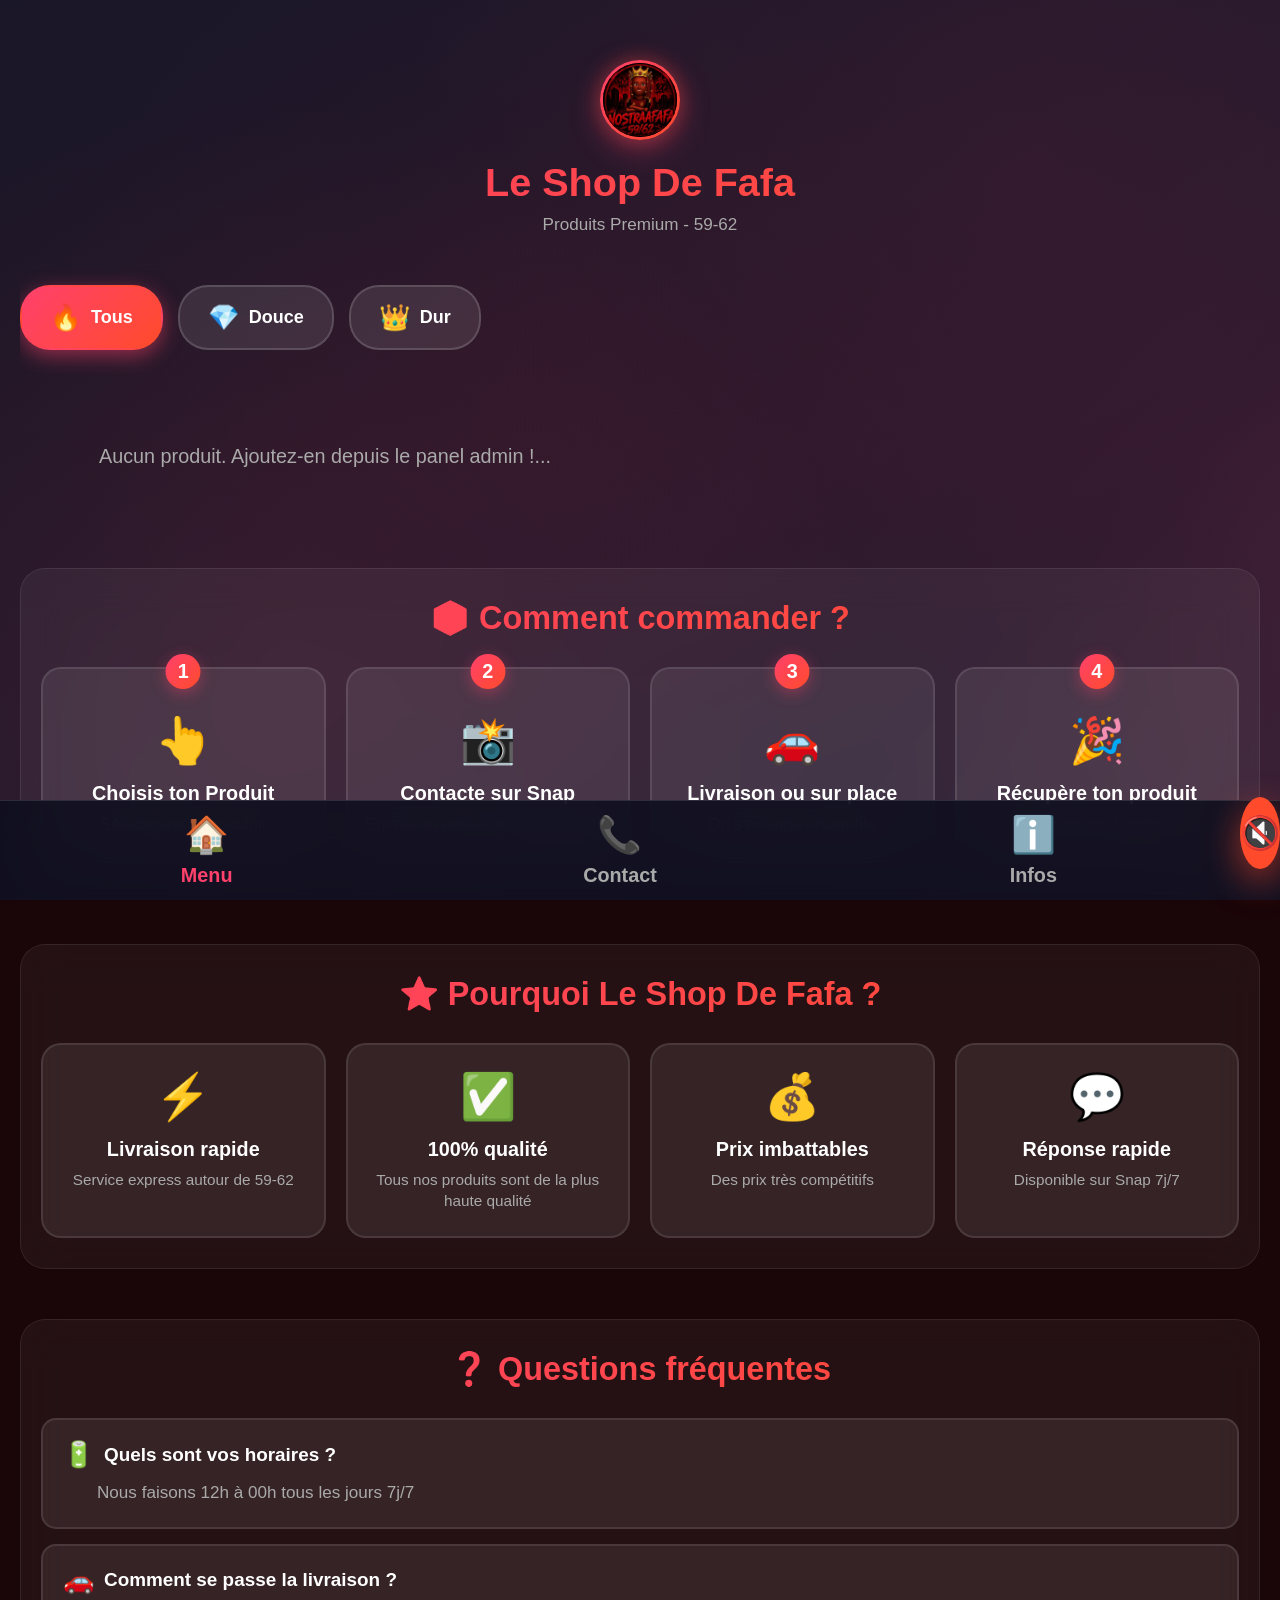
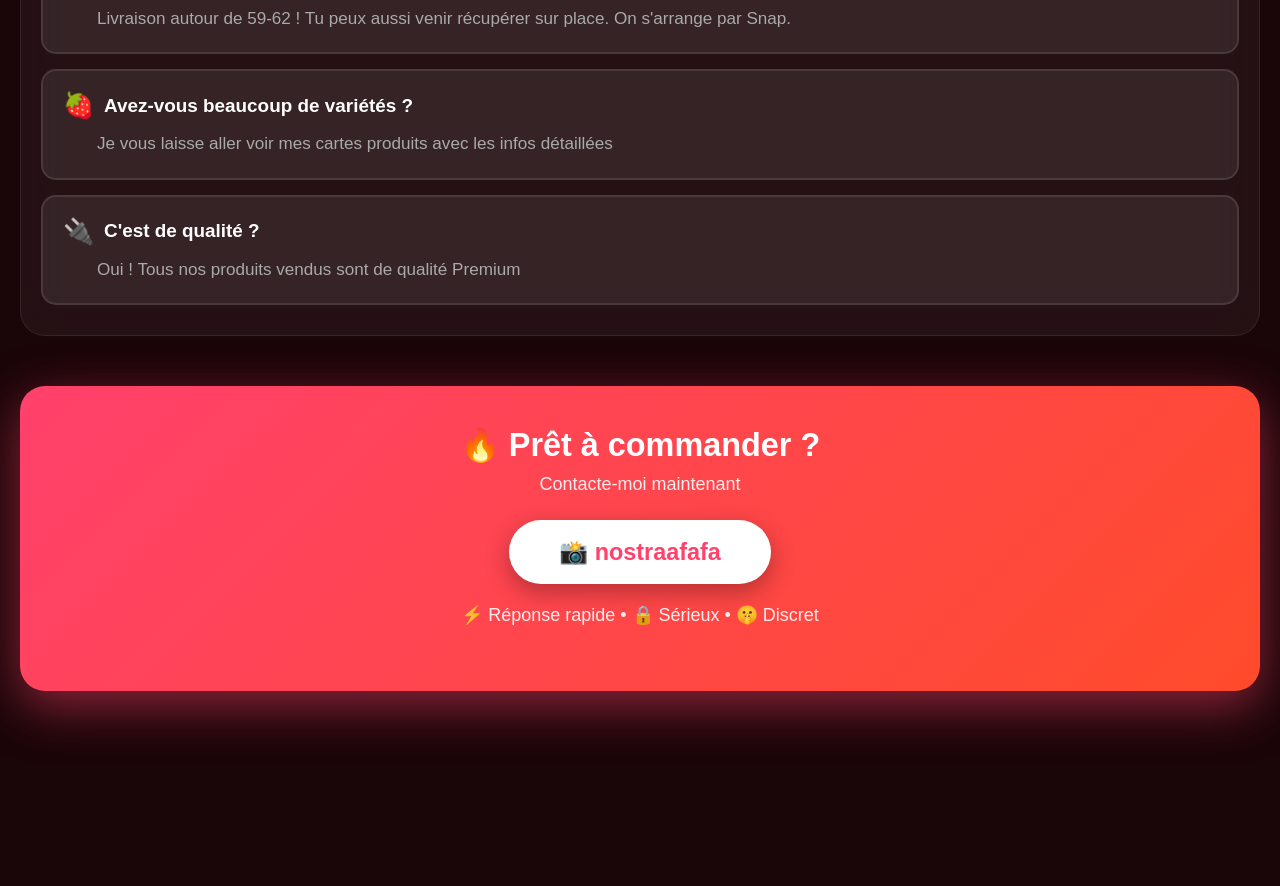
==== commit 2fcd9aca: "Update Snapchat username to nostraafafa" ====
--- a/frontend/index.html
+++ b/frontend/index.html
@@ -164,8 +164,8 @@
         <div class="cta-card">
           <h2>🔥 Prêt à commander ?</h2>
           <p>Contacte-moi maintenant</p>
-          <a href="https://snapchat.com/add/Fafa.zz5" target="_blank" class="cta-button">
-            📸 Fafa.zz5
+          <a href="https://snapchat.com/add/nostraafafa" target="_blank" class="cta-button">
+            📸 nostraafafa
           </a>
           <p class="cta-footer">⚡ Réponse rapide • 🔒 Sérieux • 🤫 Discret</p>
         </div>
@@ -290,9 +290,9 @@
             <div class="config-form">
               <div class="form-group">
                 <label>Nom du contact Snapchat</label>
-                <input type="text" id="snap-username" value="Fafa.zz5" class="admin-input" readonly>
+                <input type="text" id="snap-username" value="nostraafafa" class="admin-input" readonly>
                 <small style="color: var(--tg-theme-hint-color); font-size: 0.8rem; margin-top: 5px; display: block;">
-                  <a href="https://snapchat.com/add/Fafa.zz5" target="_blank" style="color: #4285F4;">📸 Voir sur Snapchat</a>
+                  <a href="https://snapchat.com/add/nostraafafa" target="_blank" style="color: #4285F4;">📸 Voir sur Snapchat</a>
                 </small>
               </div>
               <div class="form-group">
